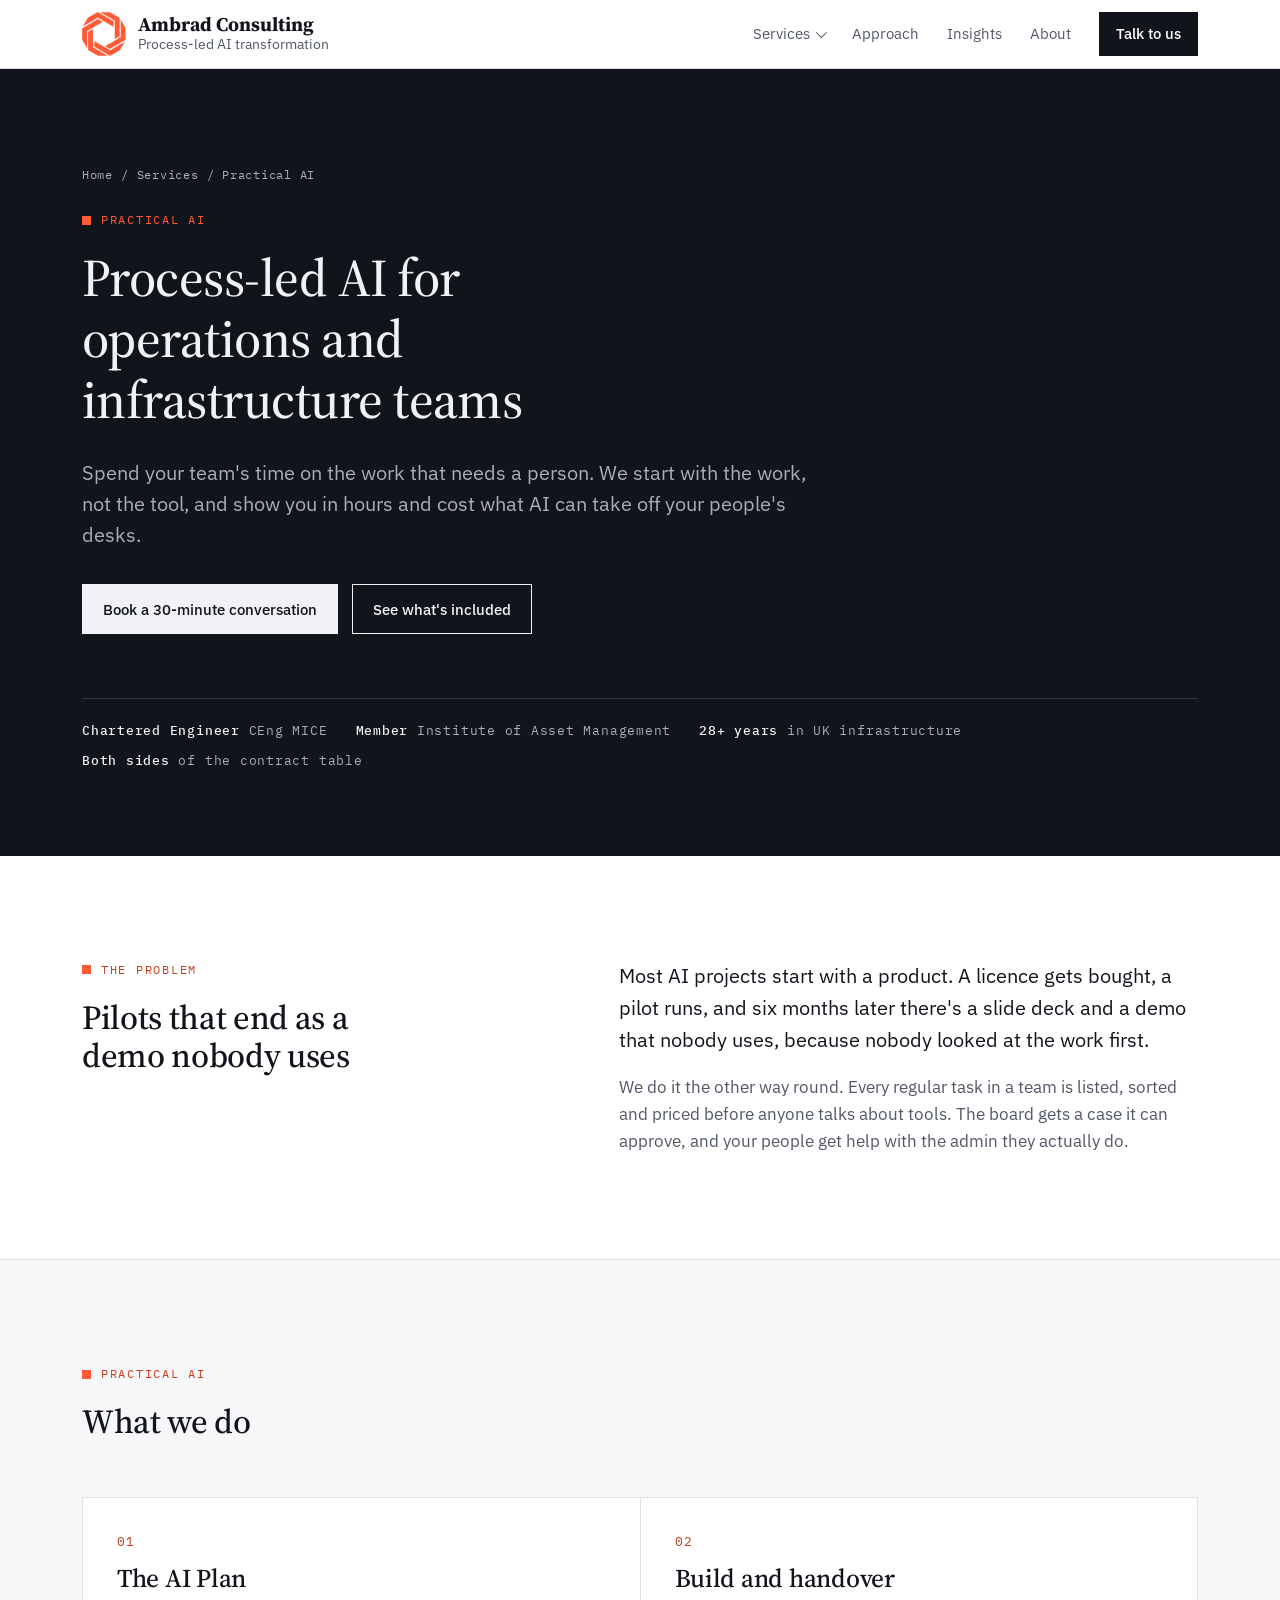
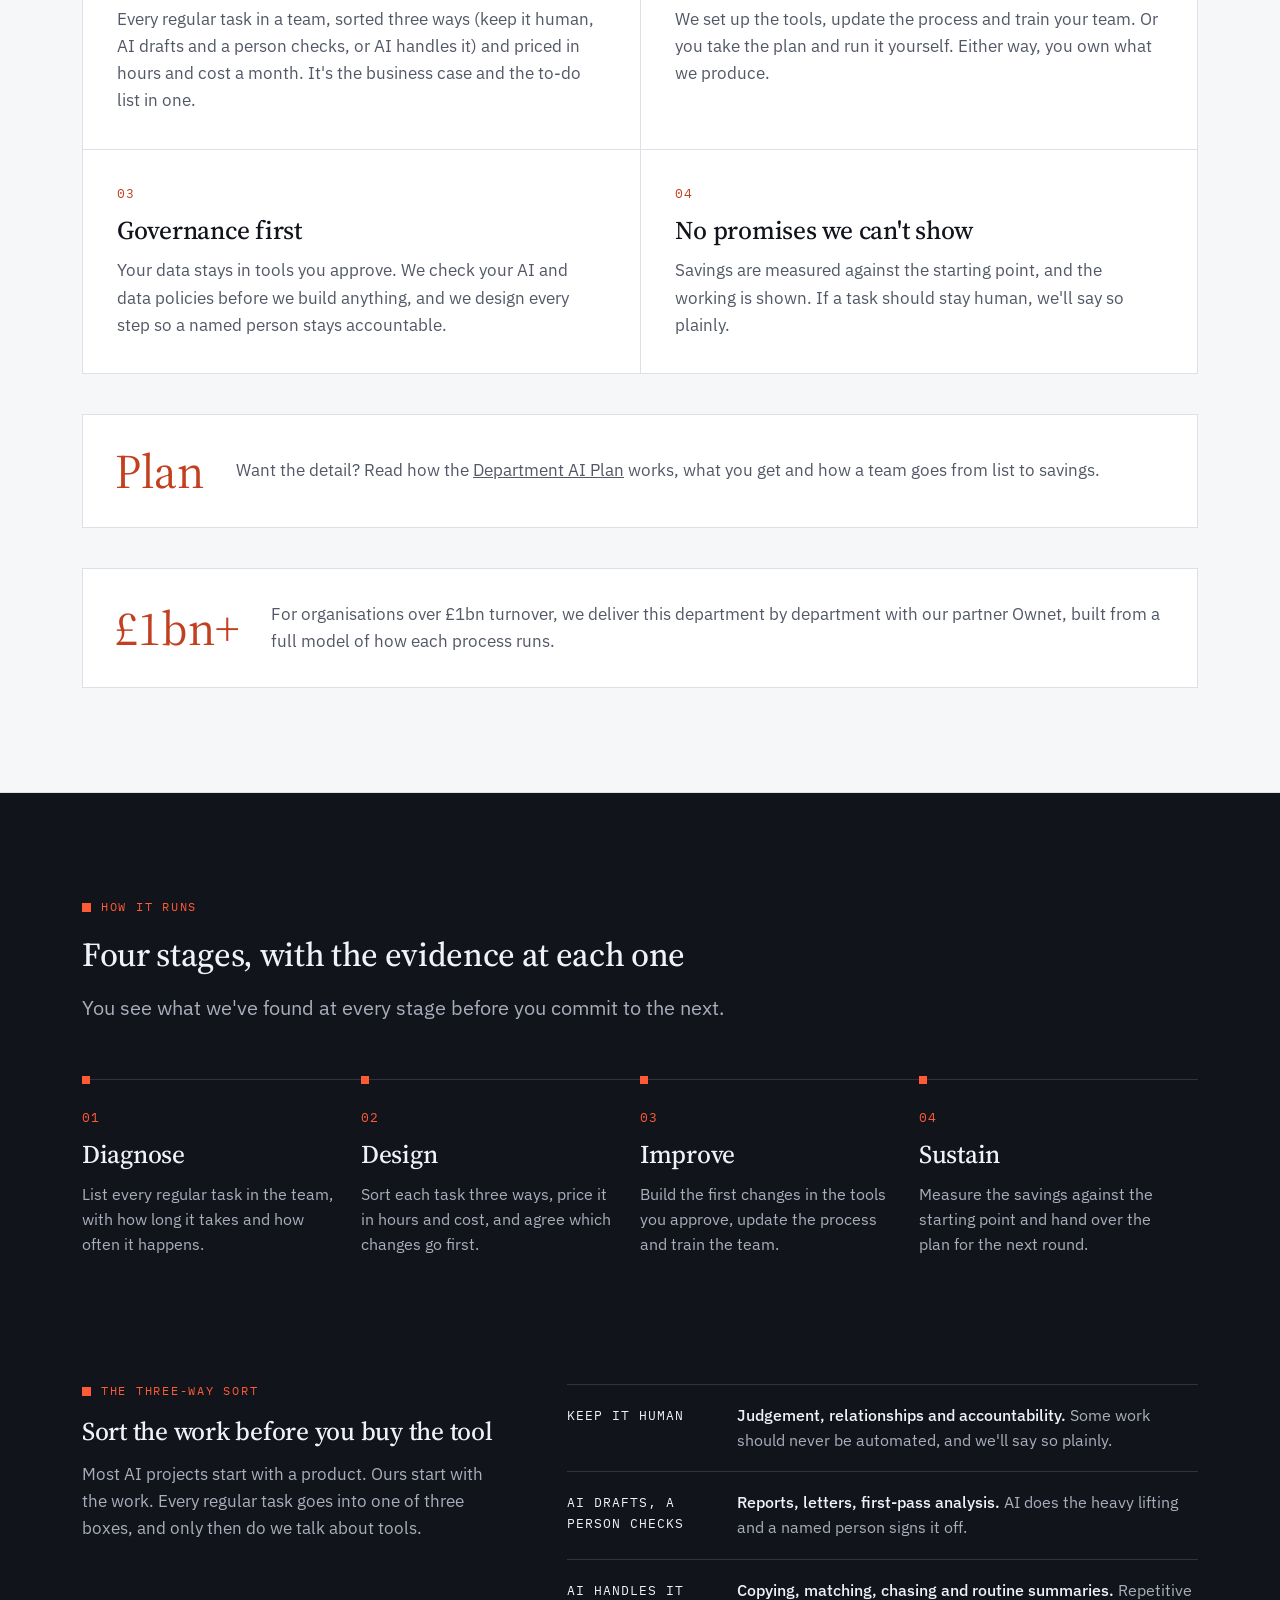
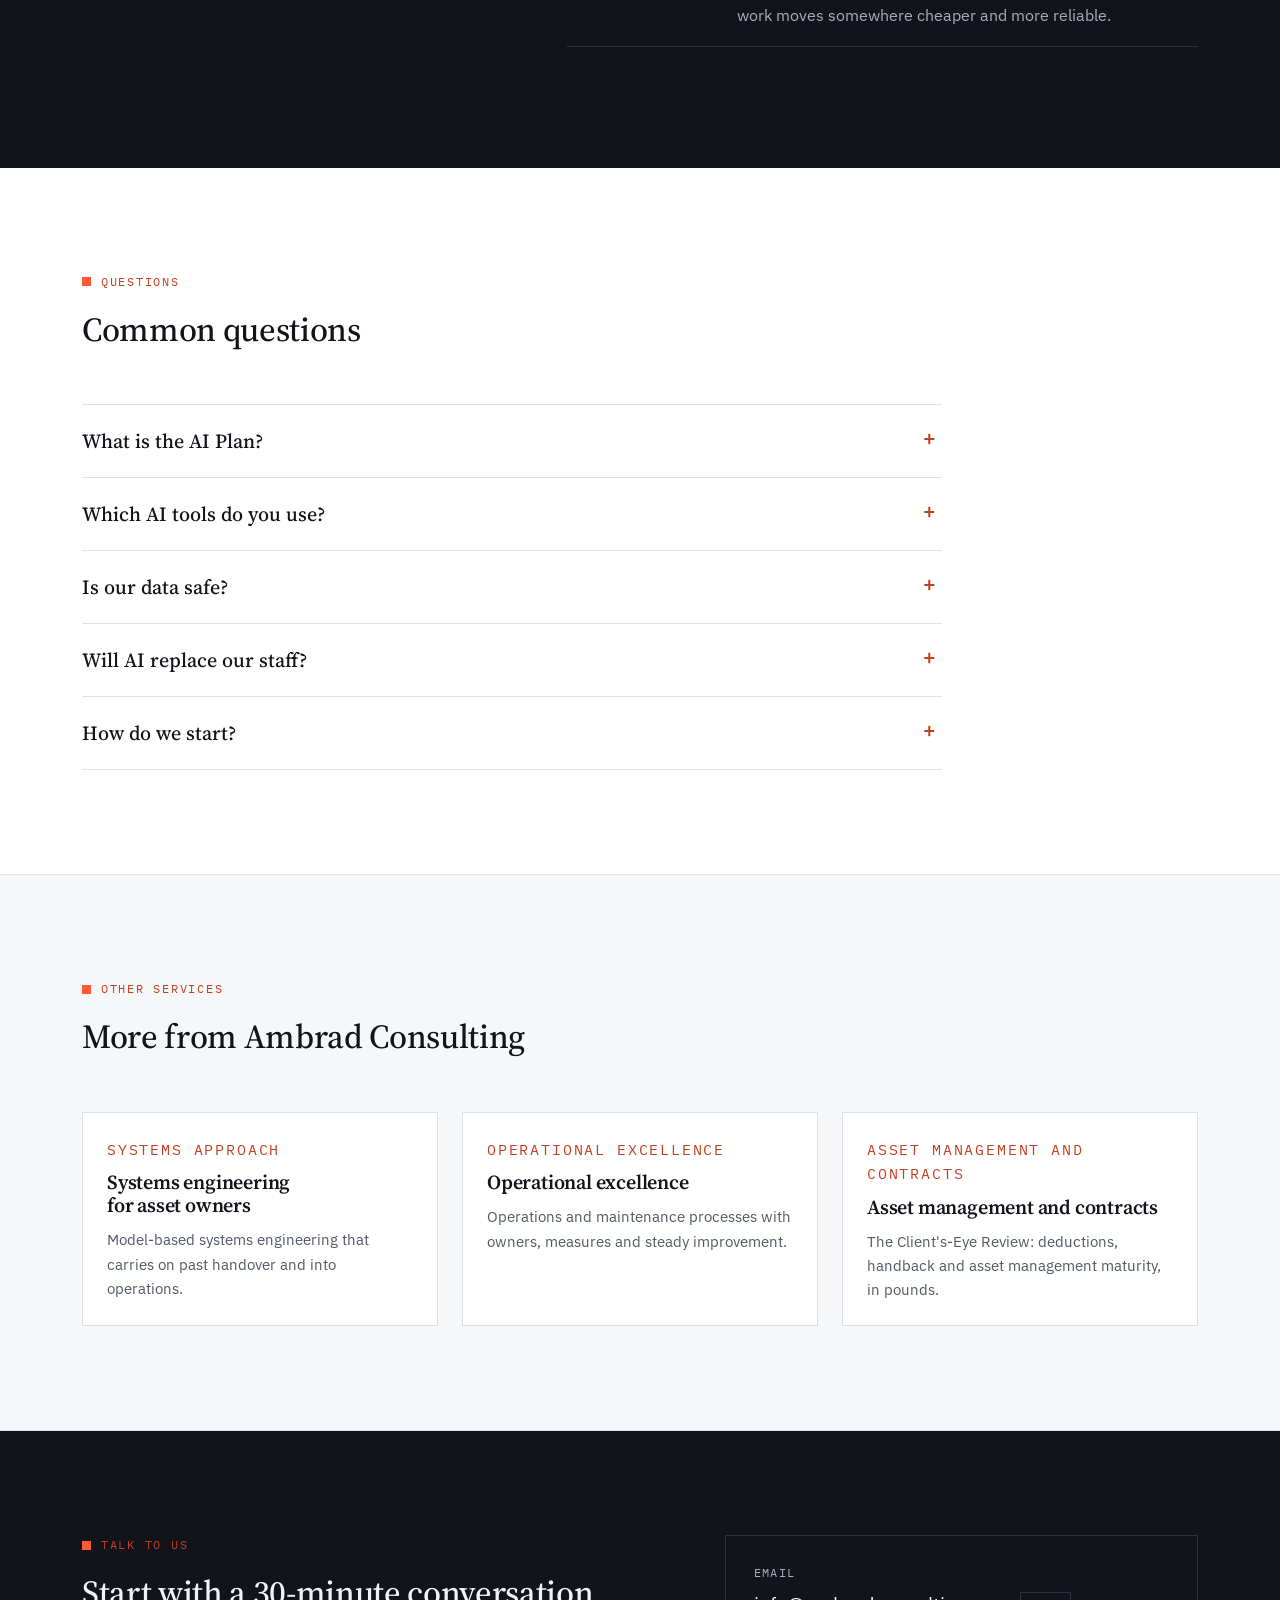
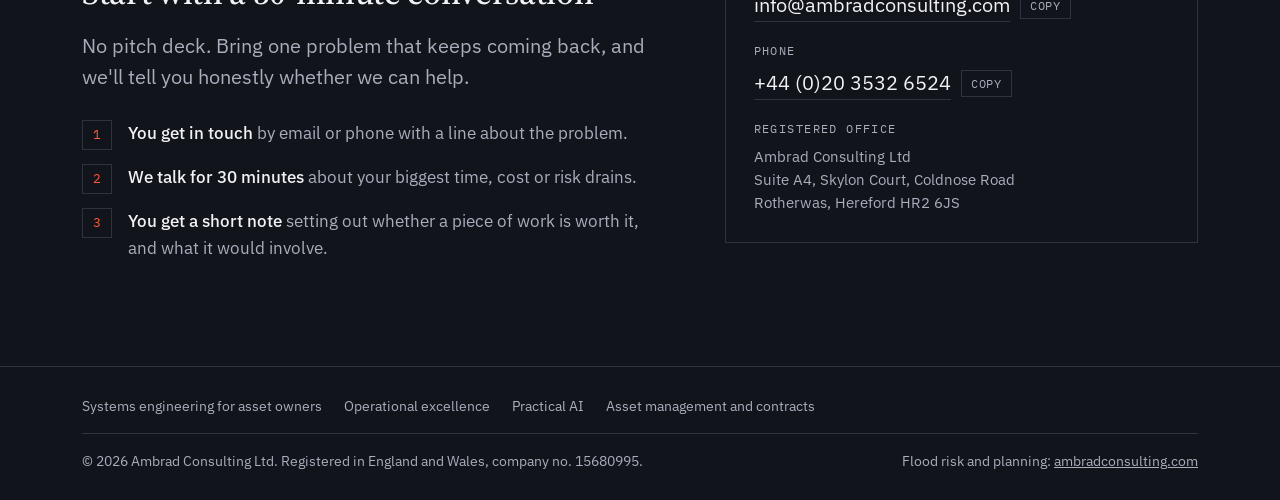
==== ai-consultancy.html @ e2950681 "Make ambradconsulting.uk the digital and AI transformation site Home page is the consultancy site th" ====
<!doctype html>
<html lang="en-GB">
<head>
<meta charset="utf-8">
<meta name="viewport" content="width=device-width, initial-scale=1, viewport-fit=cover">
<title>Process-Led AI Consultancy for Operations Teams | Ambrad Consulting</title>
<meta name="description" content="Practical, process-led AI consultancy for infrastructure and operations teams. The AI Plan sorts every regular task three ways and prices it in hours and cost before you buy a tool.">
<link rel="canonical" href="https://www.ambradconsulting.uk/ai-consultancy.html">
<meta property="og:type" content="website">
<meta property="og:site_name" content="Ambrad Consulting">
<meta property="og:title" content="Process-Led AI Consultancy for Operations Teams | Ambrad Consulting">
<meta property="og:description" content="Practical, process-led AI consultancy for infrastructure and operations teams. The AI Plan sorts every regular task three ways and prices it in hours and cost before you buy a tool.">
<meta property="og:url" content="https://www.ambradconsulting.uk/ai-consultancy.html">
<meta property="og:locale" content="en_GB">
<meta name="theme-color" content="#12141C">
<link rel="icon" type="image/png" href="assets/favicon.png">
<link rel="apple-touch-icon" href="assets/ambrad-mark.png">
<link rel="preconnect" href="https://fonts.googleapis.com">
<link rel="preconnect" href="https://fonts.gstatic.com" crossorigin>
<link rel="stylesheet" href="https://fonts.googleapis.com/css2?family=IBM+Plex+Mono:wght@400;500&family=IBM+Plex+Sans:ital,wght@0,400;0,500;0,600;1,400&family=Source+Serif+4:opsz,wght@8..60,400;8..60,500;8..60,600;8..60,700&display=swap">
<link rel="stylesheet" href="assets/site.css">
<script type="application/ld+json">{"@context": "https://schema.org", "@graph": [{"@type": "Service", "@id": "https://www.ambradconsulting.uk/ai-consultancy.html#service", "name": "Practical AI", "serviceType": "AI consultancy", "description": "Practical, process-led AI consultancy for infrastructure and operations teams. The AI Plan sorts every regular task three ways and prices it in hours and cost before you buy a tool.", "url": "https://www.ambradconsulting.uk/ai-consultancy.html", "areaServed": {"@type": "Country", "name": "United Kingdom"}, "provider": {"@type": "ProfessionalService", "@id": "https://www.ambradconsulting.uk/#org", "name": "Ambrad Consulting", "legalName": "Ambrad Consulting Ltd", "url": "https://www.ambradconsulting.uk/", "telephone": "+44 20 3532 6524", "email": "info@ambradconsulting.com"}}, {"@type": "WebPage", "@id": "https://www.ambradconsulting.uk/ai-consultancy.html", "url": "https://www.ambradconsulting.uk/ai-consultancy.html", "name": "Process-Led AI Consultancy for Operations Teams | Ambrad Consulting", "description": "Practical, process-led AI consultancy for infrastructure and operations teams. The AI Plan sorts every regular task three ways and prices it in hours and cost before you buy a tool.", "inLanguage": "en-GB", "isPartOf": {"@type": "WebSite", "url": "https://www.ambradconsulting.uk/", "name": "Ambrad Consulting"}, "about": {"@id": "https://www.ambradconsulting.uk/ai-consultancy.html#service"}}, {"@type": "BreadcrumbList", "itemListElement": [{"@type": "ListItem", "position": 1, "name": "Home", "item": "https://www.ambradconsulting.uk/"}, {"@type": "ListItem", "position": 2, "name": "Services", "item": "https://www.ambradconsulting.uk/#services"}, {"@type": "ListItem", "position": 3, "name": "Practical AI", "item": "https://www.ambradconsulting.uk/ai-consultancy.html"}]}, {"@type": "FAQPage", "mainEntity": [{"@type": "Question", "name": "What is the AI Plan?", "acceptedAnswer": {"@type": "Answer", "text": "A short, practical document that lists every regular task in a team, sorts each one into keep it human, AI drafts and a person checks, or AI handles it, and prices the time and cost involved. It tells you what to automate first and what to leave alone."}}, {"@type": "Question", "name": "Which AI tools do you use?", "acceptedAnswer": {"@type": "Answer", "text": "Whichever ones your organisation approves. We start with the tools you already pay for, and only suggest new ones where the plan shows a clear return."}}, {"@type": "Question", "name": "Is our data safe?", "acceptedAnswer": {"@type": "Answer", "text": "We check your AI and data policies before we build anything, and your data stays in the tools you approve. Where a task involves sensitive data, the plan says so and the design reflects it."}}, {"@type": "Question", "name": "Will AI replace our staff?", "acceptedAnswer": {"@type": "Answer", "text": "That isn't the aim. The aim is to take copying, chasing and routine admin off skilled people so they can do the work that needs them. Some work should never be automated, and the plan says which."}}, {"@type": "Question", "name": "How do we start?", "acceptedAnswer": {"@type": "Answer", "text": "Book a 30-minute conversation and tell us which team spends the most time on admin. We'll tell you whether an AI Plan is worth it."}}]}]}</script>
</head>
<body>
<header class="site-header">
  <div class="wrap">
    <a class="brand" href="index.html" aria-label="Ambrad Consulting, home"><img class="brand-mark" src="assets/ambrad-mark.png" width="40" height="40" alt=""><span><span class="brand-name">Ambrad Consulting</span><span class="brand-sub">Process-led AI transformation</span></span></a>
    
    <nav class="nav" aria-label="Main">
      <details class="dd"><summary>Services</summary><div class="dd-panel"><a href="systems-engineering.html">Systems engineering</a><a href="operational-excellence.html">Operational excellence</a><a href="ai-consultancy.html" aria-current="page">Practical AI</a><a href="asset-management.html">Asset management and contracts</a></div></details>
      <a href="index.html#approach">Approach</a>
      <a href="index.html#insights">Insights</a>
      <a href="index.html#about">About</a>
      <a class="btn" href="#contact">Talk to us</a>
    </nav>
    <details class="menu">
      <summary>Menu</summary>
      <div class="menu-panel">
        <span class="menu-label">Services</span>
        <a class="sub" href="systems-engineering.html">Systems engineering</a><a class="sub" href="operational-excellence.html">Operational excellence</a><a class="sub" href="ai-consultancy.html">Practical AI</a><a class="sub" href="asset-management.html">Asset management and contracts</a>
        <a href="index.html#approach">Approach</a>
        <a href="index.html#insights">Insights</a>
        <a href="index.html#about">About</a>
        <a href="#contact">Talk to us</a>
      </div>
    </details>
  </div>
</header>

<main id="top">
  <section class="hero band page-hero" aria-labelledby="hero-title">
    <div class="wrap">
      <nav class="crumbs" aria-label="Breadcrumb"><a href="index.html">Home</a><span aria-hidden="true">/</span><a href="index.html#services">Services</a><span aria-hidden="true">/</span><span aria-current="page">Practical AI</span></nav>
      <p class="eyebrow">Practical AI</p>
      <h1 id="hero-title">Process-led AI for operations and infrastructure teams</h1>
      <p class="lede">Spend your team&#x27;s time on the work that needs a person. We start with the work, not the tool, and show you in hours and cost what AI can take off your people&#x27;s desks.</p>
      <div class="hero-actions">
        <a class="btn" href="#contact">Book a 30-minute conversation</a>
        <a class="btn ghost" href="#offer">See what's included</a>
      </div>
      <div class="hero-meta"><span><b>Chartered Engineer</b> CEng MICE</span><span><b>Member</b> Institute of Asset Management</span><span><b>28+ years</b> in UK infrastructure</span><span><b>Both sides</b> of the contract table</span></div>
    </div>
  </section>

  <section aria-labelledby="problem-title">
    <div class="wrap intro">
      <div>
        <p class="eyebrow">The problem</p>
        <h2 id="problem-title" style="margin-top:18px">Pilots that end as a demo nobody uses</h2>
      </div>
      <div class="intro-body"><p>Most AI projects start with a product. A licence gets bought, a pilot runs, and six months later there&#x27;s a slide deck and a demo that nobody uses, because nobody looked at the work first.</p><p>We do it the other way round. Every regular task in a team is listed, sorted and priced before anyone talks about tools. The board gets a case it can approve, and your people get help with the admin they actually do.</p></div>
    </div>
  </section>

  <section class="services" id="offer" aria-labelledby="offer-title">
    <div class="wrap">
      <div class="section-head">
        <p class="eyebrow">Practical AI</p>
        <h2 id="offer-title">What we do</h2>
      </div>
      <div class="offer-grid"><article class="offer"><p class="num">01</p><h3>The AI Plan</h3><p>Every regular task in a team, sorted three ways (keep it human, AI drafts and a person checks, or AI handles it) and priced in hours and cost a month. It&#x27;s the business case and the to-do list in one.</p></article><article class="offer"><p class="num">02</p><h3>Build and handover</h3><p>We set up the tools, update the process and train your team. Or you take the plan and run it yourself. Either way, you own what we produce.</p></article><article class="offer"><p class="num">03</p><h3>Governance first</h3><p>Your data stays in tools you approve. We check your AI and data policies before we build anything, and we design every step so a named person stays accountable.</p></article><article class="offer"><p class="num">04</p><h3>No promises we can&#x27;t show</h3><p>Savings are measured against the starting point, and the working is shown. If a task should stay human, we&#x27;ll say so plainly.</p></article></div>
      <div class="callout"><p class="figure">Plan</p><div><p>Want the detail? Read how the <a href="department-ai-plan.html">Department AI Plan</a> works, what you get and how a team goes from list to savings.</p></div></div><div class="callout"><p class="figure">£1bn+</p><div><p>For organisations over £1bn turnover, we deliver this department by department with our partner Ownet, built from a full model of how each process runs.</p></div></div>
    </div>
  </section>

  <section class="method band" aria-labelledby="how-title">
    <div class="wrap">
      <div class="section-head">
        <p class="eyebrow">How it runs</p>
        <h2 id="how-title">Four stages, with the evidence at each one</h2>
        <p class="lede">You see what we've found at every stage before you commit to the next.</p>
      </div>
      <div class="stages"><div class="stage"><h3>Diagnose</h3><p>List every regular task in the team, with how long it takes and how often it happens.</p></div><div class="stage"><h3>Design</h3><p>Sort each task three ways, price it in hours and cost, and agree which changes go first.</p></div><div class="stage"><h3>Improve</h3><p>Build the first changes in the tools you approve, update the process and train the team.</p></div><div class="stage"><h3>Sustain</h3><p>Measure the savings against the starting point and hand over the plan for the next round.</p></div></div>
      <div class="sort-wrap"><div class="sort">
        <div>
          <p class="eyebrow">The three-way sort</p>
          <h3 style="margin-top:16px">Sort the work before you buy the tool</h3>
          <p>Most AI projects start with a product. Ours start with the work. Every regular task goes into one of three boxes, and only then do we talk about tools.</p>
        </div>
        <dl class="sort-table">
          <div class="sort-row"><dt>Keep it human</dt><dd><b>Judgement, relationships and accountability.</b> Some work should never be automated, and we'll say so plainly.</dd></div>
          <div class="sort-row"><dt>AI drafts, a person checks</dt><dd><b>Reports, letters, first-pass analysis.</b> AI does the heavy lifting and a named person signs it off.</dd></div>
          <div class="sort-row"><dt>AI handles it</dt><dd><b>Copying, matching, chasing and routine summaries.</b> Repetitive work moves somewhere cheaper and more reliable.</dd></div>
        </dl>
      </div></div>
    </div>
  </section>

  <section aria-labelledby="faq-title">
    <div class="wrap">
      <div class="section-head">
        <p class="eyebrow">Questions</p>
        <h2 id="faq-title">Common questions</h2>
      </div>
      <div class="faq"><details><summary>What is the AI Plan?</summary><p>A short, practical document that lists every regular task in a team, sorts each one into keep it human, AI drafts and a person checks, or AI handles it, and prices the time and cost involved. It tells you what to automate first and what to leave alone.</p></details><details><summary>Which AI tools do you use?</summary><p>Whichever ones your organisation approves. We start with the tools you already pay for, and only suggest new ones where the plan shows a clear return.</p></details><details><summary>Is our data safe?</summary><p>We check your AI and data policies before we build anything, and your data stays in the tools you approve. Where a task involves sensitive data, the plan says so and the design reflects it.</p></details><details><summary>Will AI replace our staff?</summary><p>That isn&#x27;t the aim. The aim is to take copying, chasing and routine admin off skilled people so they can do the work that needs them. Some work should never be automated, and the plan says which.</p></details><details><summary>How do we start?</summary><p>Book a 30-minute conversation and tell us which team spends the most time on admin. We&#x27;ll tell you whether an AI Plan is worth it.</p></details></div>
    </div>
  </section>

  <section class="services" aria-labelledby="rel-title">
    <div class="wrap">
      <div class="section-head">
        <p class="eyebrow">Other services</p>
        <h2 id="rel-title">More from Ambrad Consulting</h2>
      </div>
      <div class="related"><a class="rel" href="systems-engineering.html"><p class="svc-tag">Systems approach</p><h3>Systems engineering for asset owners</h3><p>Model-based systems engineering that carries on past handover and into operations.</p></a><a class="rel" href="operational-excellence.html"><p class="svc-tag">Operational excellence</p><h3>Operational excellence</h3><p>Operations and maintenance processes with owners, measures and steady improvement.</p></a><a class="rel" href="asset-management.html"><p class="svc-tag">Asset management and contracts</p><h3>Asset management and contracts</h3><p>The Client&#x27;s-Eye Review: deductions, handback and asset management maturity, in pounds.</p></a></div>
    </div>
  </section>

  <section class="contact" id="contact" aria-labelledby="contact-title">
    <div class="wrap contact-grid">
      <div>
        <p class="eyebrow">Talk to us</p>
        <h2 id="contact-title" style="margin-top:18px">Start with a 30-minute conversation</h2>
        <p class="lede">No pitch deck. Bring one problem that keeps coming back, and we'll tell you honestly whether we can help.</p>
        <ol class="steps">
          <li><span><b>You get in touch</b> by email or phone with a line about the problem.</span></li>
          <li><span><b>We talk for 30 minutes</b> about your biggest time, cost or risk drains.</span></li>
          <li><span><b>You get a short note</b> setting out whether a piece of work is worth it, and what it would involve.</span></li>
        </ol>
      </div>
      <div class="contact-card">
        <div class="c-row">
          <span class="lbl">Email</span>
          <span class="c-val"><a href="mailto:info@ambradconsulting.com" id="c-email">info@ambradconsulting.com</a><button class="copy" type="button" data-copy="info@ambradconsulting.com">Copy</button></span>
        </div>
        <div class="c-row">
          <span class="lbl">Phone</span>
          <span class="c-val"><a href="tel:+442035326524" id="c-phone">+44 (0)20 3532 6524</a><button class="copy" type="button" data-copy="+44 20 3532 6524">Copy</button></span>
        </div>
        <div class="c-row">
          <span class="lbl">Registered office</span>
          <p class="addr">Ambrad Consulting Ltd<br>Suite A4, Skylon Court, Coldnose Road<br>Rotherwas, Hereford HR2 6JS</p>
        </div>
      </div>
    </div>
  </section>
</main>

<footer class="site-footer">
  <div class="wrap">
    <nav class="foot-nav" aria-label="Services"><a href="systems-engineering.html">Systems engineering for asset owners</a><a href="operational-excellence.html">Operational excellence</a><a href="ai-consultancy.html">Practical AI</a><a href="asset-management.html">Asset management and contracts</a></nav>
    <span>© <span id="yr">2026</span> Ambrad Consulting Ltd. Registered in England and Wales, company no. 15680995.</span>
    <span>Flood risk and planning: <a href="https://www.ambradconsulting.com/">ambradconsulting.com</a></span>
  </div>
</footer>

<script>
(function(){
  var y=document.getElementById('yr'); if(y){y.textContent=new Date().getFullYear();}
  document.querySelectorAll('.copy').forEach(function(b){
    b.addEventListener('click',function(){
      var t=b.getAttribute('data-copy'), done=function(){b.textContent='Copied';setTimeout(function(){b.textContent='Copy';},1600);};
      try{ navigator.clipboard.writeText(t).then(done,function(){sel(b);}); }catch(e){ sel(b); }
    });
  });
  function sel(b){var a=b.previousElementSibling;if(!a)return;var r=document.createRange();r.selectNodeContents(a);var s=window.getSelection();s.removeAllRanges();s.addRange(r);b.textContent='Selected';}
  document.querySelectorAll('.menu-panel a').forEach(function(a){a.addEventListener('click',function(){var d=a.closest('details');if(d)d.open=false;});});

  document.querySelectorAll('.dd').forEach(function(d){
    document.addEventListener('click',function(e){ if(d.open && !d.contains(e.target)) d.open=false; });
    document.addEventListener('keydown',function(e){ if(e.key==='Escape' && d.open){ d.open=false; d.querySelector('summary').focus(); } });
  });
})();
</script>
</body>
</html>
---- assets/site.css ----
:root{padding-top:env(safe-area-inset-top,0px);padding-bottom:env(safe-area-inset-bottom,0px)}body{margin:0}img{max-width:100%}[hidden]{display:none!important}
/* Layout: left-aligned consultancy grid. Light reading surfaces, ink bands for the thesis and the method, coral only on the connections. */
:root{
  --ink:#12141C;        /* brand ink, from the Ambrad graphic design work */
  --graphite:#2A2E3A;
  --steel:#5C6272;
  --mist:#F1F2F5;
  --line:#DDE0E7;
  --coral:#FF5A36;      /* brand accent: used for connections only */
  --coral-text:#C2401F; /* coral dark enough for small text on light */
  --bg:#FFFFFF;
  --surface:#F6F7F9;
  --fg:#12141C;
  --muted:#525866;
  --band:#12141C;       /* dark bands stay dark in both themes */
  --band-fg:#F1F2F5;
  --band-muted:#A9AEBB;
  --band-line:#2F3340;
  --font-display:"Source Serif 4", "Iowan Old Style", Georgia, "Times New Roman", serif;
  --font-body:"IBM Plex Sans", "Segoe UI", Roboto, Helvetica, Arial, sans-serif;
  --font-mono:"IBM Plex Mono", ui-monospace, "SFMono-Regular", Menlo, Consolas, monospace;
  --step--1:0.875rem; --step-0:1.0625rem; --step-1:1.25rem; --step-2:1.6rem; --step-3:2.1rem; --step-4:clamp(2.3rem, 5vw, 3.6rem);
  --wrap:1180px;
}
@media (prefers-color-scheme: dark){
  :root:not([data-theme="light"]){
    --bg:#15171E; --surface:#1C1F28; --fg:#EEF0F4; --muted:#A9AEBB; --line:#2F3340;
    --coral-text:#FF7A5C; --mist:#1C1F28;
    --band:#0D0F14; --band-fg:#EEF0F4; --band-muted:#A9AEBB; --band-line:#2A2E3A;
    color-scheme:dark;
  }
}
:root[data-theme="dark"]{
  --bg:#15171E; --surface:#1C1F28; --fg:#EEF0F4; --muted:#A9AEBB; --line:#2F3340;
  --coral-text:#FF7A5C; --mist:#1C1F28;
  --band:#0D0F14; --band-fg:#EEF0F4; --band-muted:#A9AEBB; --band-line:#2A2E3A;
  color-scheme:dark;
}
*{box-sizing:border-box}
html{scroll-behavior:smooth;scroll-padding-top:84px}
@media (prefers-reduced-motion: reduce){html{scroll-behavior:auto}}
body{background:var(--bg);color:var(--fg);font-family:var(--font-body);font-size:var(--step-0);line-height:1.6;-webkit-font-smoothing:antialiased}
body::before{content:"";position:fixed;inset:0 0 auto;height:env(safe-area-inset-top,0px);z-index:30;background:var(--bg)}
a{color:inherit}
a:focus-visible,button:focus-visible,summary:focus-visible{outline:2px solid var(--coral);outline-offset:3px;border-radius:2px}
h1,h2,h3{font-family:var(--font-display);font-weight:500;line-height:1.15;text-wrap:balance;margin:0;letter-spacing:-0.01em}
p{margin:0}
.wrap{max-width:var(--wrap);margin:0 auto;padding-left:max(16px, env(safe-area-inset-left,0px));padding-right:max(16px, env(safe-area-inset-right,0px))}
@media (min-width:720px){.wrap{padding-left:max(32px, env(safe-area-inset-left,0px));padding-right:max(32px, env(safe-area-inset-right,0px))}}
.eyebrow{font-family:var(--font-mono);font-size:0.78rem;letter-spacing:0.14em;text-transform:uppercase;color:var(--coral-text);display:flex;align-items:center;gap:10px}
.eyebrow::before{content:"";width:9px;height:9px;background:var(--coral);flex:none}
.band .eyebrow{color:var(--coral)}
.lede{font-size:var(--step-1);color:var(--muted);max-width:62ch;line-height:1.55}
section{padding-block:clamp(56px, 9vw, 104px)}
.section-head{display:grid;gap:18px;max-width:780px;margin-bottom:clamp(32px,5vw,56px)}
.section-head h2{font-size:var(--step-3)}

/* Header */
.site-header{position:sticky;top:env(safe-area-inset-top,0px);z-index:20;background:var(--bg);border-bottom:1px solid var(--line)}
.site-header .wrap{display:flex;align-items:center;justify-content:space-between;gap:20px;min-height:68px}
.brand{display:flex;align-items:center;gap:12px;text-decoration:none}
.brand svg,.brand-mark{flex:none}
.brand-mark{width:40px;height:40px;display:block}
.brand-name{display:block;font-family:var(--font-display);font-weight:700;letter-spacing:0;font-size:1.22rem;line-height:1.15;color:var(--fg)}
.brand-sub{display:block;font-family:var(--font-body);font-size:0.86rem;letter-spacing:0;color:var(--muted);font-weight:400;line-height:1.3}
.brand-mark{width:44px;height:44px}
@media (max-width:380px){.brand-name{font-size:1.05rem}.brand-sub{font-size:0.78rem}.brand-mark{width:38px;height:38px}}
.nav{display:flex;align-items:center;gap:28px}
.nav a{text-decoration:none;font-size:0.94rem;color:var(--muted)}
.nav a:hover{color:var(--fg)}
.btn{display:inline-flex;align-items:center;gap:10px;padding:12px 20px;font-family:var(--font-body);font-weight:500;font-size:0.95rem;text-decoration:none;border:1px solid var(--fg);background:var(--fg);color:var(--bg);cursor:pointer;transition:background .2s,color .2s}
.btn:hover{background:transparent;color:var(--fg)}
.btn.ghost{background:transparent;color:var(--fg)}
.btn.ghost:hover{background:var(--fg);color:var(--bg)}
.band .btn{border-color:var(--band-fg);background:var(--band-fg);color:var(--band)}
.band .btn:hover{background:transparent;color:var(--band-fg)}
.band .btn.ghost{background:transparent;color:var(--band-fg)}
.band .btn.ghost:hover{background:var(--band-fg);color:var(--band)}
.nav .btn{color:var(--bg);padding:9px 16px}
.nav .btn:hover{color:var(--fg)}
.menu{display:none;position:relative}
.menu summary{list-style:none;cursor:pointer;font-size:0.94rem;padding:8px 12px;border:1px solid var(--line)}
.menu summary::-webkit-details-marker{display:none}
.menu-panel{position:absolute;right:0;top:calc(100% + 8px);background:var(--bg);border:1px solid var(--line);display:grid;min-width:200px;padding:8px}
.menu-panel a{padding:10px 12px;text-decoration:none}
@media (max-width:900px){.nav{display:none}.menu{display:block}}

/* Hero */
.hero{background:var(--band);color:var(--band-fg);padding-block:clamp(56px,8vw,96px) clamp(48px,7vw,84px);overflow:hidden}
.hero-grid{display:grid;grid-template-columns:minmax(0,1.15fr) minmax(0,0.85fr);gap:48px;align-items:center}
.hero h1{font-size:var(--step-4);margin-top:22px;max-width:17ch}
.hero h1 span{color:var(--coral)}
.hero .lede{color:var(--band-muted);margin-top:26px}
.hero-actions{display:flex;flex-wrap:wrap;gap:14px;margin-top:34px}
.hero-net{width:100%;max-width:520px;justify-self:end}
.hero-net svg{width:100%;height:auto;display:block}
.hero-meta{display:flex;flex-wrap:wrap;gap:10px 28px;margin-top:clamp(40px,6vw,64px);padding-top:22px;border-top:1px solid var(--band-line);font-family:var(--font-mono);font-size:0.8rem;letter-spacing:0.06em;color:var(--band-muted)}
.hero-meta b{color:var(--band-fg);font-weight:500}
@media (max-width:860px){.hero-grid{grid-template-columns:1fr}.hero-net{justify-self:start;max-width:420px}}
.net-line{stroke:#5C6272;stroke-width:1.4;opacity:.6}
.net-hot{stroke:#FF5A36;stroke-width:3;stroke-dasharray:240;stroke-dashoffset:0}
@media (prefers-reduced-motion: no-preference){
  .net-hot{animation:trace 2.6s ease-out both}
  .net-ring{animation:pulse 3.2s ease-in-out 1.2s infinite}
}
@keyframes trace{from{stroke-dashoffset:240}to{stroke-dashoffset:0}}
@keyframes pulse{0%,100%{opacity:.18}50%{opacity:.5}}

/* Intro statement */
.intro{display:grid;grid-template-columns:minmax(0,0.9fr) minmax(0,1.1fr);gap:clamp(28px,5vw,72px);align-items:start}
.intro h2{font-size:var(--step-3)}
.intro-body{display:grid;gap:18px;color:var(--muted);max-width:62ch}
.intro-body p:first-child{color:var(--fg);font-size:var(--step-1)}
@media (max-width:820px){.intro{grid-template-columns:1fr}}

/* Services */
.services{background:var(--surface);border-block:1px solid var(--line)}
.svc-grid{display:grid;grid-template-columns:repeat(2,minmax(0,1fr));gap:0;border-top:1px solid var(--line);border-left:1px solid var(--line)}
.svc{padding:clamp(26px,3.5vw,40px);border-right:1px solid var(--line);border-bottom:1px solid var(--line);background:var(--bg);display:grid;gap:16px;align-content:start;min-width:0}
.svc-tag{font-family:var(--font-mono);font-size:0.74rem;letter-spacing:0.12em;text-transform:uppercase;color:var(--muted)}
.svc h3{font-size:var(--step-2)}
.svc .promise{font-family:var(--font-display);font-style:italic;font-size:var(--step-1);color:var(--coral-text);line-height:1.4}
.svc ul{margin:4px 0 0;padding:0;list-style:none;display:grid;gap:10px}
.svc li{position:relative;padding-left:22px;color:var(--muted);font-size:0.98rem}
.svc li::before{content:"";position:absolute;left:0;top:0.72em;width:10px;height:1.5px;background:var(--coral)}
.svc li b{color:var(--fg);font-weight:600}
.svc .note{font-size:0.9rem;color:var(--muted);border-top:1px solid var(--line);padding-top:14px;margin-top:4px}
@media (max-width:820px){.svc-grid{grid-template-columns:1fr}}

/* Method */
.method{background:var(--band);color:var(--band-fg)}
.method .section-head h2{color:var(--band-fg)}
.method .lede{color:var(--band-muted)}
.stages{display:grid;grid-template-columns:repeat(4,minmax(0,1fr));gap:0;counter-reset:stage}
.stage{padding:28px 26px 30px 0;border-top:1px solid var(--band-line);position:relative;display:grid;gap:12px;align-content:start;min-width:0}
.stage::before{counter-increment:stage;content:"0" counter(stage);font-family:var(--font-mono);font-size:0.8rem;color:var(--coral);letter-spacing:0.1em}
.stage::after{content:"";position:absolute;top:-4px;left:0;width:8px;height:8px;background:var(--coral)}
.stage h3{font-size:var(--step-2);color:var(--band-fg)}
.stage p{color:var(--band-muted);font-size:0.98rem}
@media (max-width:900px){.stages{grid-template-columns:repeat(2,minmax(0,1fr))}}
@media (max-width:520px){.stages{grid-template-columns:1fr}}
.sort{margin-top:clamp(48px,7vw,80px);display:grid;grid-template-columns:minmax(0,0.8fr) minmax(0,1.2fr);gap:clamp(28px,5vw,64px);align-items:start}
.sort h3{font-size:var(--step-2);color:var(--band-fg)}
.sort > div > p{color:var(--band-muted);margin-top:14px;max-width:46ch}
.sort-table{display:grid;gap:0;border-top:1px solid var(--band-line)}
.sort-row{display:grid;grid-template-columns:150px minmax(0,1fr);gap:20px;padding:18px 0;border-bottom:1px solid var(--band-line)}
.sort-row dt{font-family:var(--font-mono);font-size:0.8rem;letter-spacing:0.08em;text-transform:uppercase;color:var(--band-fg);padding-top:3px}
.sort-row dd{margin:0;color:var(--band-muted);font-size:0.98rem}
.sort-row dd b{color:var(--band-fg);font-weight:500}
@media (max-width:820px){.sort{grid-template-columns:1fr}}
@media (max-width:480px){.sort-row{grid-template-columns:1fr;gap:6px}}

/* Principles */
.principles{display:grid;grid-template-columns:repeat(4,minmax(0,1fr));gap:clamp(20px,3vw,36px)}
.principle{display:grid;gap:10px;align-content:start;min-width:0}
.principle h3{font-size:var(--step-1);font-weight:600}
.principle p{color:var(--muted);font-size:0.98rem}
.principle .q{font-family:var(--font-display);font-size:var(--step-2);line-height:1.2;color:var(--fg)}
@media (max-width:900px){.principles{grid-template-columns:repeat(2,minmax(0,1fr))}}
@media (max-width:520px){.principles{grid-template-columns:1fr}}

/* Sectors and standards */
.sectors{border-top:1px solid var(--line)}
.sector-grid{display:grid;grid-template-columns:minmax(0,0.9fr) minmax(0,1.1fr);gap:clamp(28px,5vw,72px)}
.sector-list{list-style:none;margin:0;padding:0;border-top:1px solid var(--line)}
.sector-list li{display:grid;grid-template-columns:minmax(0,1fr) auto;gap:16px;padding:16px 0;border-bottom:1px solid var(--line);align-items:baseline}
.sector-list b{font-weight:600;font-size:var(--step-1);font-family:var(--font-display)}
.sector-list span{color:var(--muted);font-size:0.92rem;text-align:right}
.standards{margin-top:28px;display:flex;flex-wrap:wrap;gap:8px}
.standards span{font-family:var(--font-mono);font-size:0.8rem;padding:6px 10px;border:1px solid var(--line);color:var(--fg);background:var(--surface)}
@media (max-width:820px){.sector-grid{grid-template-columns:1fr}.sector-list li{grid-template-columns:1fr}.sector-list span{text-align:left}}

/* Insights */
.insights{background:var(--surface);border-block:1px solid var(--line)}
.ins-grid{display:grid;grid-template-columns:repeat(3,minmax(0,1fr));gap:clamp(20px,3vw,32px)}
.ins{background:var(--bg);border:1px solid var(--line);padding:28px;display:grid;gap:14px;align-content:start;min-width:0}
.ins .figure{font-family:var(--font-display);font-size:2.6rem;line-height:1;color:var(--coral-text);font-variant-numeric:tabular-nums}
.ins h3{font-size:var(--step-1);font-weight:600;font-family:var(--font-body);letter-spacing:0}
.ins p{color:var(--muted);font-size:0.97rem}
.ins .src{font-family:var(--font-mono);font-size:0.74rem;color:var(--muted);border-top:1px solid var(--line);padding-top:12px;letter-spacing:0.02em}
@media (max-width:900px){.ins-grid{grid-template-columns:1fr}}

/* About */
.about-grid{display:grid;grid-template-columns:minmax(0,0.75fr) minmax(0,1.25fr);gap:clamp(28px,5vw,72px);align-items:start}
.card-id{border:1px solid var(--line);padding:28px;display:grid;gap:18px;background:var(--surface)}
.monogram{width:72px;height:72px;background:var(--band);color:var(--band-fg);display:grid;place-items:center;font-family:var(--font-display);font-size:1.8rem}
.card-id h3{font-size:var(--step-2)}
.post{font-family:var(--font-mono);font-size:0.8rem;letter-spacing:0.06em;color:var(--muted)}
.creds{display:grid;gap:0;border-top:1px solid var(--line);font-size:0.94rem}
.creds div{display:grid;grid-template-columns:110px minmax(0,1fr);gap:12px;padding:10px 0;border-bottom:1px solid var(--line)}
.creds dt{color:var(--muted);font-family:var(--font-mono);font-size:0.76rem;letter-spacing:0.06em;text-transform:uppercase;padding-top:2px}
.creds dd{margin:0}
.about-body{display:grid;gap:18px;max-width:64ch}
.about-body p{color:var(--muted)}
.about-body p.big{font-family:var(--font-display);font-size:var(--step-2);line-height:1.3;color:var(--fg)}
.partner{margin-top:10px;padding:22px 24px;border-left:3px solid var(--coral);background:var(--surface)}
.partner h3{font-size:var(--step-1);font-family:var(--font-body);font-weight:600;letter-spacing:0}
.partner p{margin-top:8px;color:var(--muted);font-size:0.97rem}
@media (max-width:820px){.about-grid{grid-template-columns:1fr}}

/* Contact */
.contact{background:var(--band);color:var(--band-fg)}
.contact-grid{display:grid;grid-template-columns:minmax(0,1.1fr) minmax(0,0.9fr);gap:clamp(28px,5vw,72px);align-items:start}
.contact h2{font-size:var(--step-3);color:var(--band-fg)}
.contact .lede{color:var(--band-muted);margin-top:18px}
.steps{list-style:none;margin:28px 0 0;padding:0;display:grid;gap:14px;counter-reset:s}
.steps li{display:grid;grid-template-columns:34px minmax(0,1fr);gap:12px;color:var(--band-muted)}
.steps li::before{counter-increment:s;content:counter(s);font-family:var(--font-mono);font-size:0.8rem;color:var(--coral);border:1px solid var(--band-line);width:28px;height:28px;display:grid;place-items:center}
.steps b{color:var(--band-fg);font-weight:500}
.contact-card{border:1px solid var(--band-line);padding:28px;display:grid;gap:20px}
.c-row{display:grid;gap:6px}
.c-row .lbl{font-family:var(--font-mono);font-size:0.74rem;letter-spacing:0.12em;text-transform:uppercase;color:var(--band-muted)}
.c-val{display:flex;flex-wrap:wrap;align-items:center;gap:10px;font-size:var(--step-1);color:var(--band-fg)}
.c-val a{text-decoration:none;border-bottom:1px solid var(--band-line)}
.c-val a:hover{border-color:var(--coral)}
.copy{font-family:var(--font-mono);font-size:0.72rem;letter-spacing:0.08em;text-transform:uppercase;background:transparent;color:var(--band-muted);border:1px solid var(--band-line);padding:5px 9px;cursor:pointer}
.copy:hover{color:var(--band-fg);border-color:var(--band-fg)}
.addr{font-size:0.95rem;color:var(--band-muted);line-height:1.5}
@media (max-width:820px){.contact-grid{grid-template-columns:1fr}}

/* Footer */
.site-footer{background:var(--band);color:var(--band-muted);border-top:1px solid var(--band-line);padding-block:28px;font-size:0.86rem}
.site-footer .wrap{display:flex;flex-wrap:wrap;justify-content:space-between;gap:12px 28px}
.site-footer a{color:var(--band-muted)}
/* ---- Added Nov 2026: service pages ---- */
.dd{position:relative}
.dd summary{list-style:none;cursor:pointer;font-size:0.94rem;color:var(--muted);display:flex;align-items:center;gap:6px}
.dd summary::-webkit-details-marker{display:none}
.dd summary::after{content:"";width:7px;height:7px;border-right:1.5px solid currentColor;border-bottom:1.5px solid currentColor;transform:rotate(45deg) translateY(-2px)}
.dd[open] summary,.dd summary:hover{color:var(--fg)}
.dd-panel{position:absolute;left:-14px;top:calc(100% + 14px);background:var(--bg);border:1px solid var(--line);display:grid;min-width:270px;padding:8px;box-shadow:0 12px 30px rgba(18,20,28,.12)}
.dd-panel a{padding:10px 12px;color:var(--fg)!important}
.dd-panel a:hover{background:var(--surface)}
.dd-panel a[aria-current]{color:var(--coral-text)!important}
.menu-panel .menu-label{font-family:var(--font-mono);font-size:0.72rem;letter-spacing:0.12em;text-transform:uppercase;color:var(--muted);padding:10px 12px 4px}
.menu-panel .sub{padding-left:24px}
.menu-panel{max-height:calc(100vh - 100px);overflow:auto}
.svc .more{margin-top:auto;font-weight:500;font-size:0.95rem;color:var(--coral-text);text-decoration:none;display:inline-flex;gap:8px;align-items:center}
.svc .more:hover{text-decoration:underline}
.also{margin-top:clamp(20px,3vw,28px);display:grid;grid-template-columns:auto minmax(0,1fr) auto;gap:16px 28px;align-items:center;padding:22px clamp(20px,3vw,32px);border:1px solid var(--line);border-left:3px solid #0E7C86;background:var(--bg)}
.also .tag{font-family:var(--font-mono);font-size:0.74rem;letter-spacing:0.12em;text-transform:uppercase;color:var(--muted)}
.also p{color:var(--muted)}
.also b{color:var(--fg);font-weight:600}
@media (max-width:820px){.also{grid-template-columns:1fr}}
.foot-nav{display:flex;flex-wrap:wrap;gap:8px 22px;width:100%;padding-bottom:16px;margin-bottom:4px;border-bottom:1px solid var(--band-line)}
.foot-nav a{text-decoration:none}
.foot-nav a:hover{color:var(--band-fg)}
.crumbs{font-family:var(--font-mono);font-size:0.76rem;letter-spacing:0.06em;color:var(--band-muted);display:flex;flex-wrap:wrap;gap:8px}
.crumbs a{text-decoration:none;color:var(--band-muted)}
.crumbs a:hover{color:var(--band-fg)}
.page-hero h1{font-size:clamp(2.1rem,4.6vw,3.3rem);max-width:22ch;margin-top:18px}
.page-hero .eyebrow{margin-top:26px}
.offer-grid{display:grid;grid-template-columns:repeat(2,minmax(0,1fr));border-top:1px solid var(--line);border-left:1px solid var(--line)}
.offer{padding:clamp(24px,3vw,34px);border-right:1px solid var(--line);border-bottom:1px solid var(--line);background:var(--bg);display:grid;gap:12px;align-content:start;min-width:0}
.offer .num{font-family:var(--font-mono);font-size:0.8rem;color:var(--coral-text);letter-spacing:0.1em}
.offer h3{font-size:var(--step-2)}
.offer p{color:var(--muted)}
.offer-grid.odd .offer:last-child{grid-column:1/-1}
@media (max-width:820px){.offer-grid{grid-template-columns:1fr}}
.callout{margin-top:clamp(28px,4vw,40px);display:grid;grid-template-columns:auto minmax(0,1fr);gap:20px 32px;align-items:center;padding:clamp(22px,3vw,32px);border:1px solid var(--line);background:var(--bg)}
.callout .figure{font-family:var(--font-display);font-size:clamp(2.2rem,4vw,3rem);line-height:1;color:var(--coral-text)}
.callout p{color:var(--muted)}
.callout .src{font-family:var(--font-mono);font-size:0.74rem;margin-top:8px}
@media (max-width:620px){.callout{grid-template-columns:1fr}}
.case{margin-top:clamp(28px,4vw,40px);padding:clamp(22px,3vw,32px);border-left:3px solid var(--coral);background:var(--bg);border-top:1px solid var(--line);border-right:1px solid var(--line);border-bottom:1px solid var(--line);display:grid;gap:12px}
.case h3{font-size:var(--step-2)}
.case p{color:var(--muted);max-width:70ch}
.case .standards{margin-top:6px}
.faq{display:grid;border-top:1px solid var(--line);max-width:860px}
.faq details{border-bottom:1px solid var(--line)}
.faq summary{list-style:none;cursor:pointer;padding:20px 40px 20px 0;position:relative;font-family:var(--font-display);font-size:var(--step-1);font-weight:500}
.faq summary::-webkit-details-marker{display:none}
.faq summary::after{content:"+";position:absolute;right:6px;top:16px;font-family:var(--font-mono);font-size:1.3rem;color:var(--coral-text)}
.faq details[open] summary::after{content:"\2212"}
.faq details p{padding:0 0 22px;color:var(--muted);max-width:72ch}
.related{display:grid;grid-template-columns:repeat(auto-fit,minmax(220px,1fr));gap:clamp(16px,2vw,24px)}
.rel{display:grid;gap:10px;align-content:start;padding:24px;border:1px solid var(--line);background:var(--bg);text-decoration:none;transition:border-color .2s}
.rel:hover{border-color:var(--coral)}
.rel .svc-tag{color:var(--coral-text)}
.rel h3{font-size:var(--step-1);font-weight:600}
.rel p{color:var(--muted);font-size:0.95rem}
.sort-wrap{margin-top:clamp(36px,5vw,56px)}

/* Water theme: flood risk and planning page, matches the Ambrad Consulting report logo */
body.water{--coral:#0E7C86;--coral-text:#0E7C86;--band:#0F2A44;--band-line:#25415C;--band-muted:#B4C3D1}
@media (prefers-color-scheme: dark){:root:not([data-theme="light"]) body.water{--coral-text:#7FD1D6;--band:#0B1F33}}
:root[data-theme="dark"] body.water{--coral-text:#7FD1D6;--band:#0B1F33}
body.water .band .eyebrow{color:#7FD1D6}
body.water .net-hot{stroke:#7FD1D6}
.brand-report{display:block;height:44px;width:auto}
@media (max-width:420px){.brand-report{height:36px}}
@media (prefers-color-scheme: dark){:root:not([data-theme="light"]) .brand-report{background:#fff;padding:4px 8px;border-radius:3px;box-sizing:content-box}}
:root[data-theme="dark"] .brand-report{background:#fff;padding:4px 8px;border-radius:3px;box-sizing:content-box}
body.water .also, body.water .rel:hover{border-color:var(--line)}
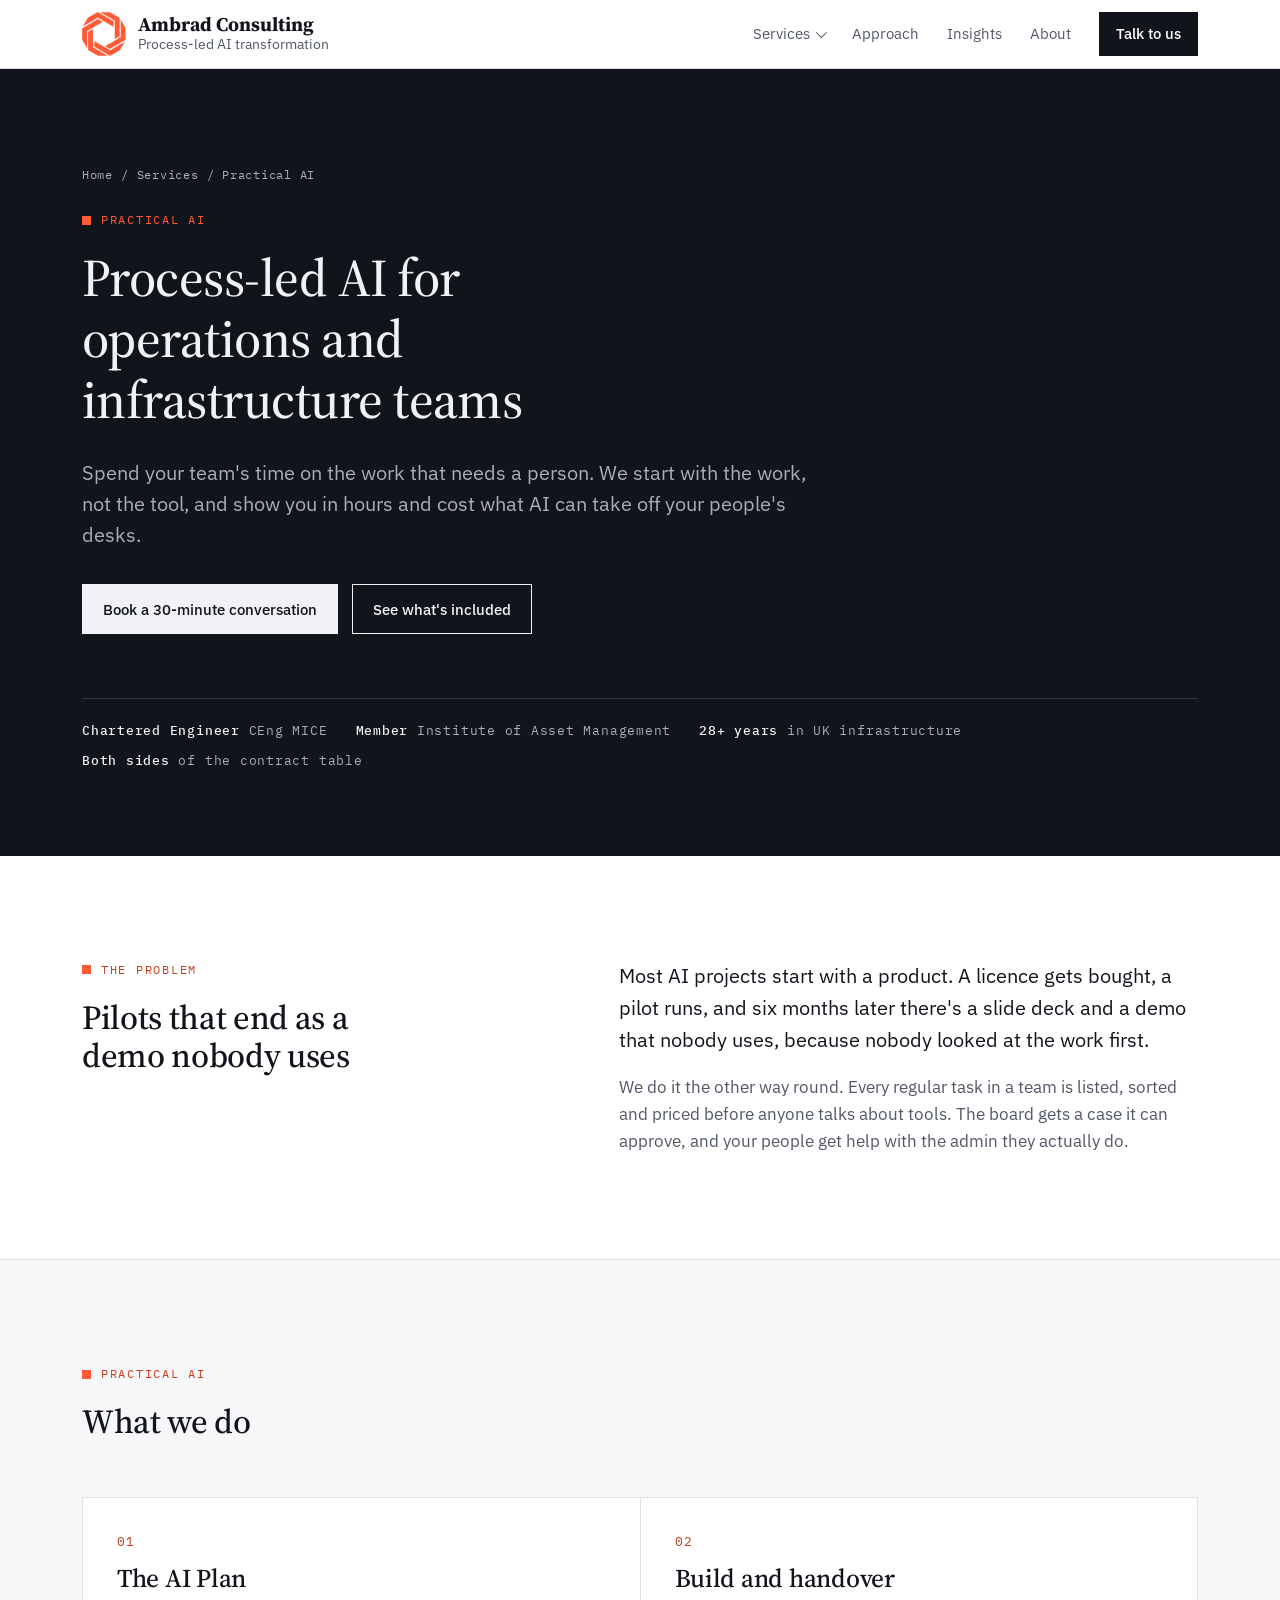
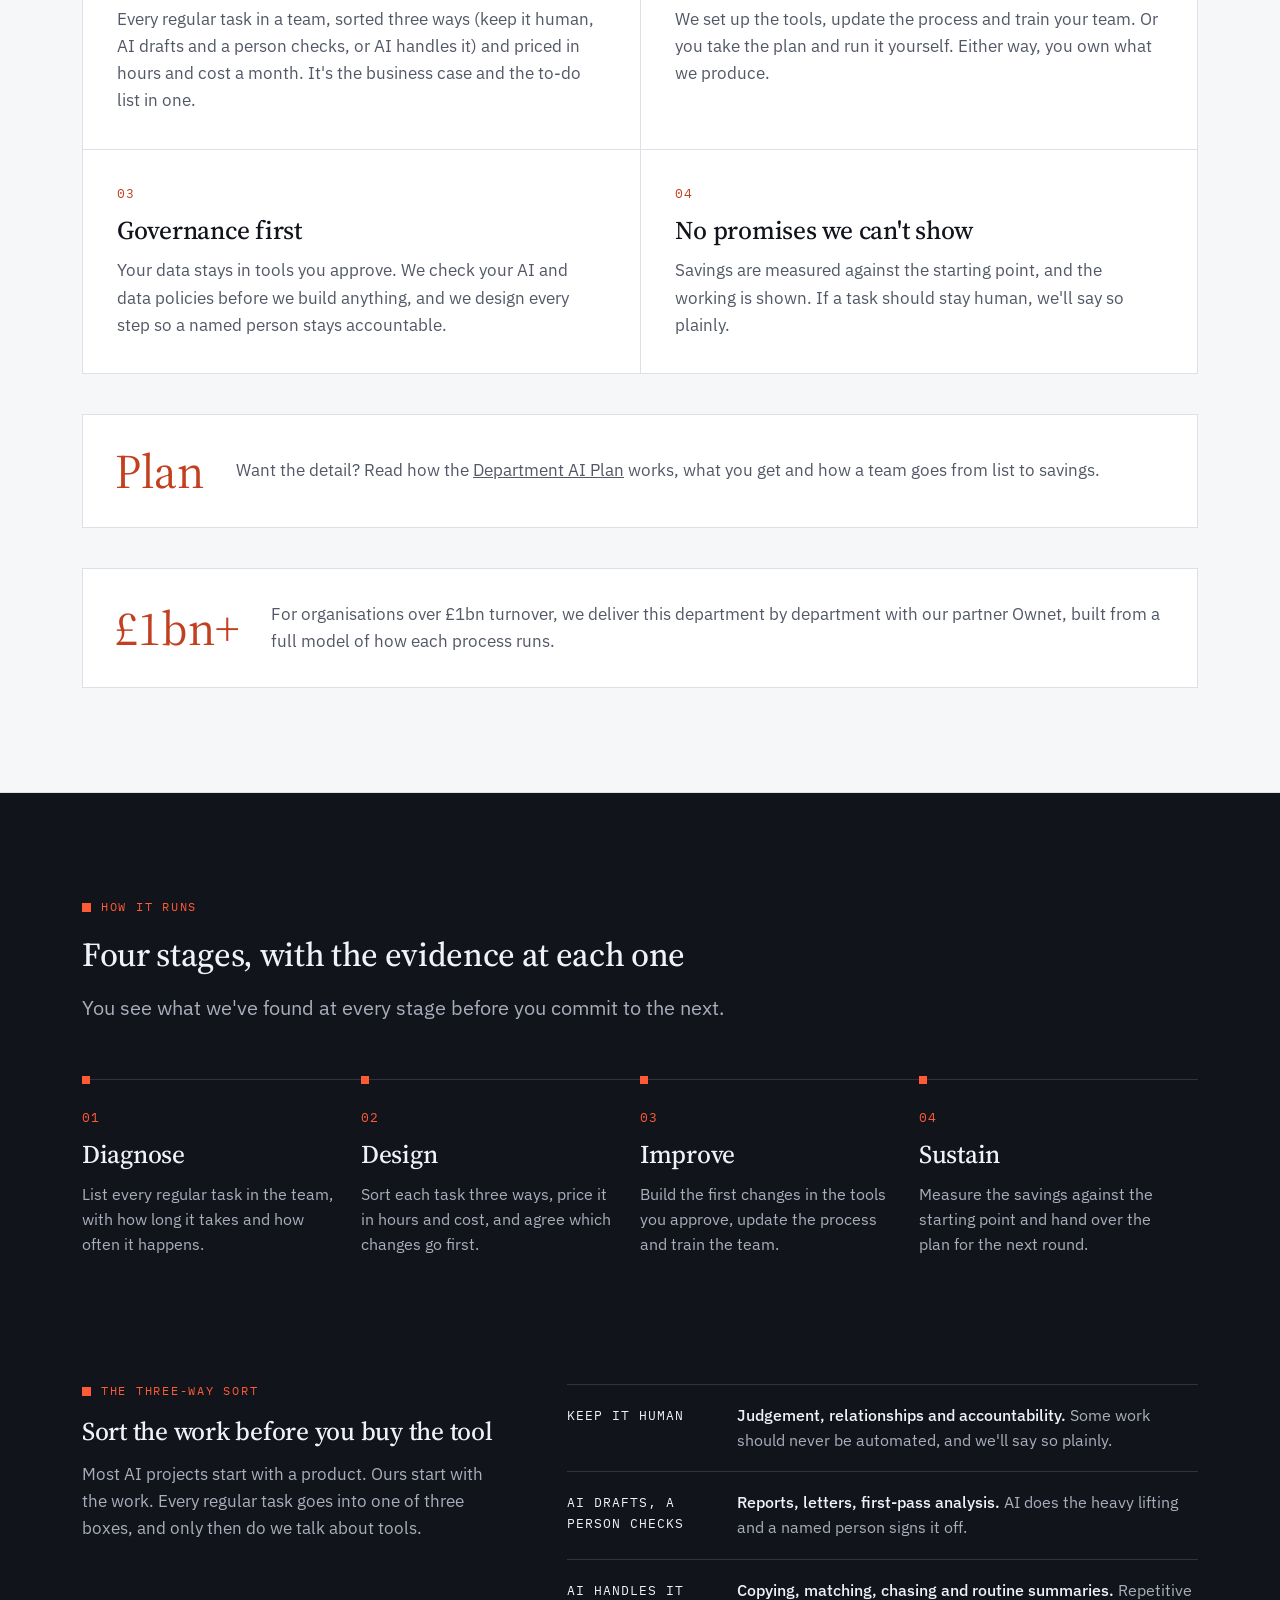
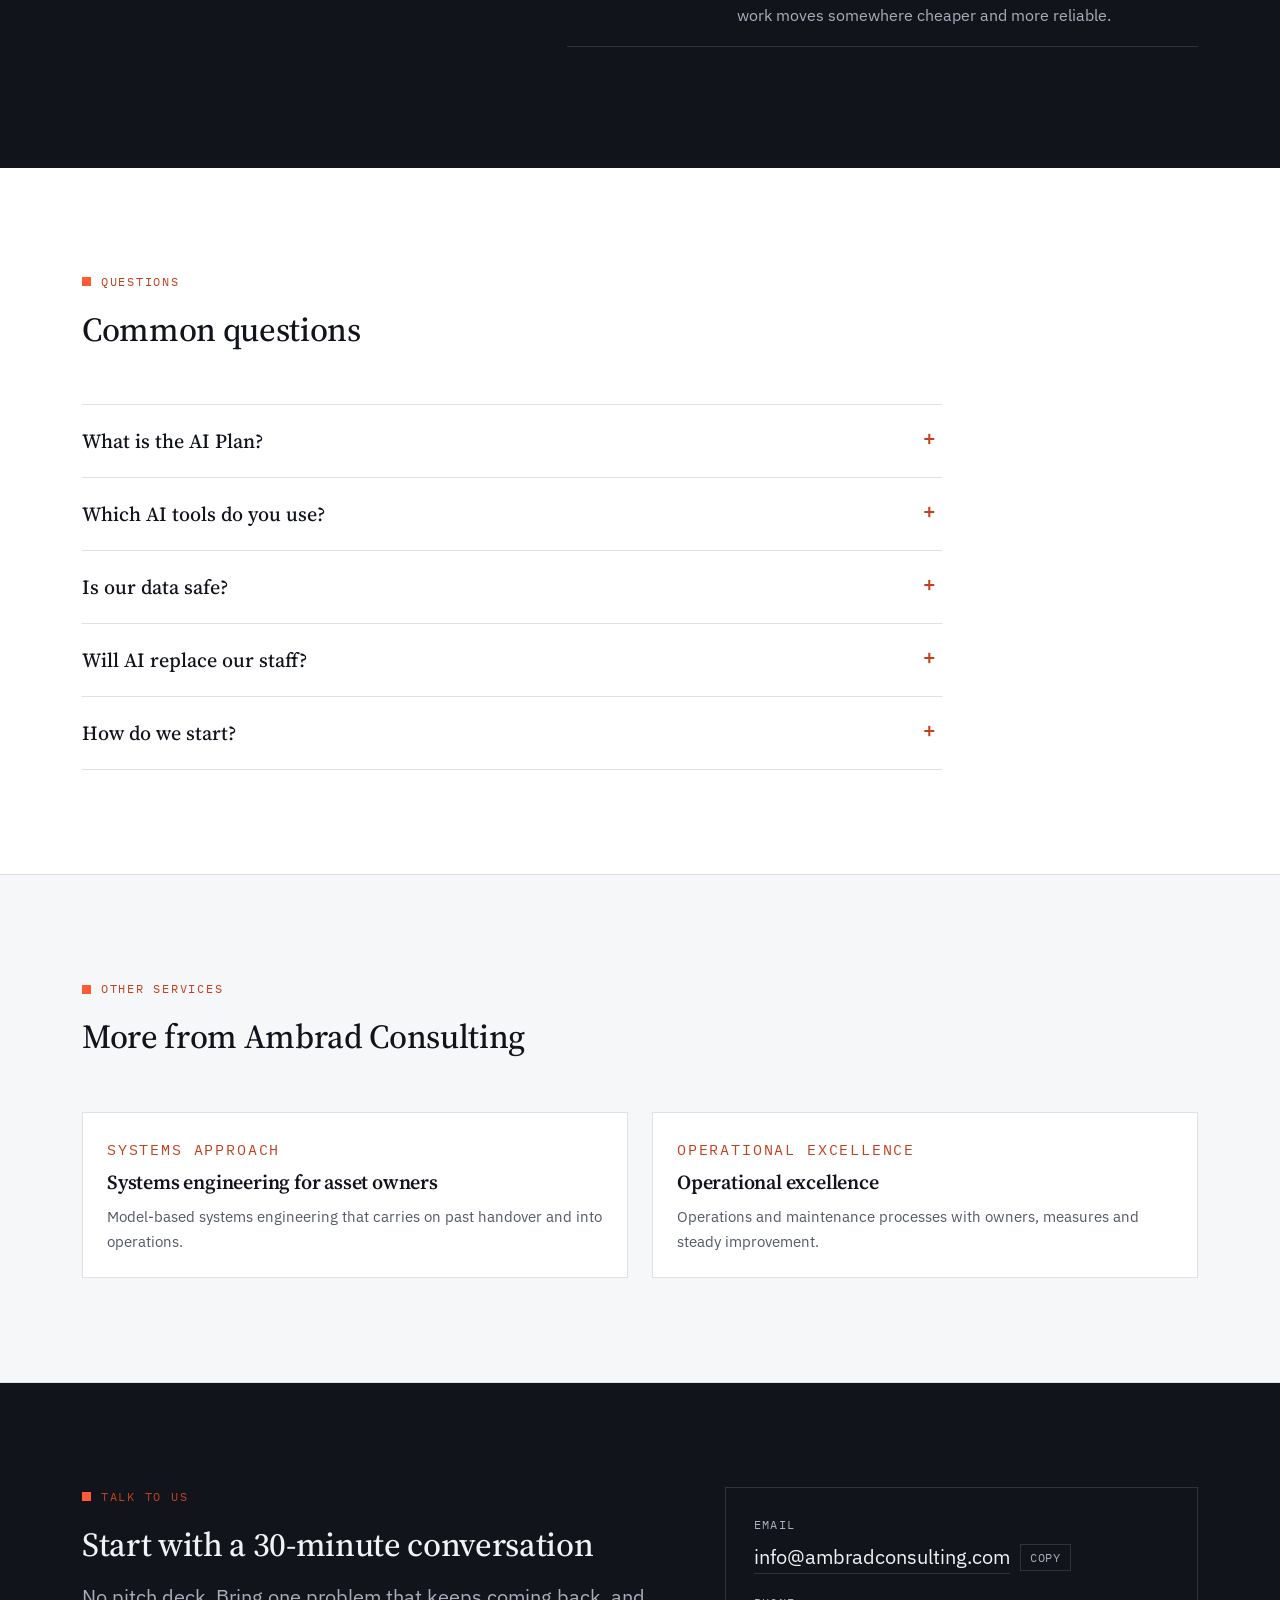
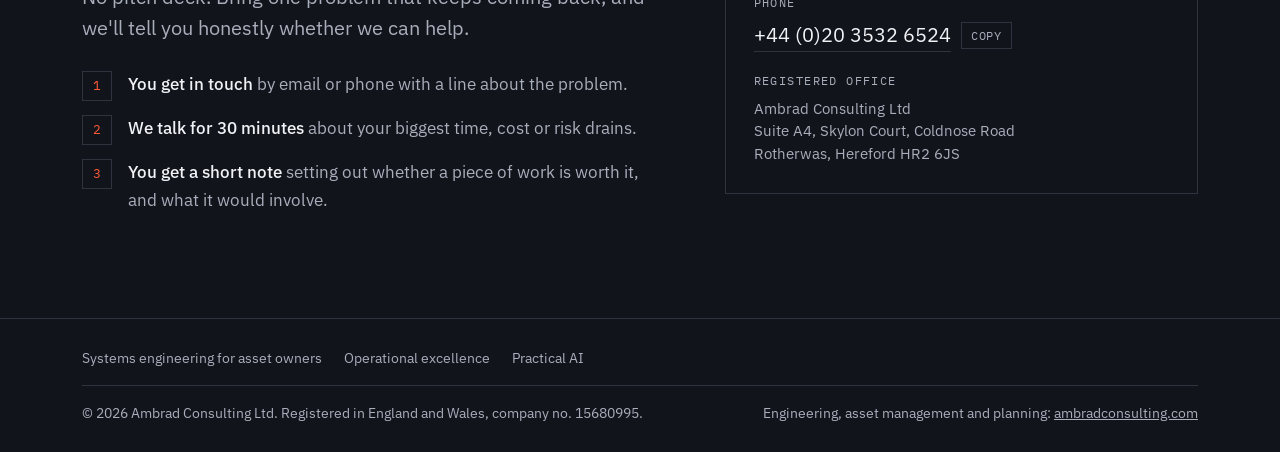
==== commit 1ad881ca: "Focus .uk on digital and AI transformation Three practices (systems engineering, operational excelle" ====
--- a/ai-consultancy.html
+++ b/ai-consultancy.html
@@ -27,7 +27,7 @@
     <a class="brand" href="index.html" aria-label="Ambrad Consulting, home"><img class="brand-mark" src="assets/ambrad-mark.png" width="40" height="40" alt=""><span><span class="brand-name">Ambrad Consulting</span><span class="brand-sub">Process-led AI transformation</span></span></a>
     
     <nav class="nav" aria-label="Main">
-      <details class="dd"><summary>Services</summary><div class="dd-panel"><a href="systems-engineering.html">Systems engineering</a><a href="operational-excellence.html">Operational excellence</a><a href="ai-consultancy.html" aria-current="page">Practical AI</a><a href="asset-management.html">Asset management and contracts</a></div></details>
+      <details class="dd"><summary>Services</summary><div class="dd-panel"><a href="systems-engineering.html">Systems engineering</a><a href="operational-excellence.html">Operational excellence</a><a href="ai-consultancy.html" aria-current="page">Practical AI</a></div></details>
       <a href="index.html#approach">Approach</a>
       <a href="index.html#insights">Insights</a>
       <a href="index.html#about">About</a>
@@ -37,7 +37,7 @@
       <summary>Menu</summary>
       <div class="menu-panel">
         <span class="menu-label">Services</span>
-        <a class="sub" href="systems-engineering.html">Systems engineering</a><a class="sub" href="operational-excellence.html">Operational excellence</a><a class="sub" href="ai-consultancy.html">Practical AI</a><a class="sub" href="asset-management.html">Asset management and contracts</a>
+        <a class="sub" href="systems-engineering.html">Systems engineering</a><a class="sub" href="operational-excellence.html">Operational excellence</a><a class="sub" href="ai-consultancy.html">Practical AI</a>
         <a href="index.html#approach">Approach</a>
         <a href="index.html#insights">Insights</a>
         <a href="index.html#about">About</a>
@@ -122,7 +122,7 @@
         <p class="eyebrow">Other services</p>
         <h2 id="rel-title">More from Ambrad Consulting</h2>
       </div>
-      <div class="related"><a class="rel" href="systems-engineering.html"><p class="svc-tag">Systems approach</p><h3>Systems engineering for asset owners</h3><p>Model-based systems engineering that carries on past handover and into operations.</p></a><a class="rel" href="operational-excellence.html"><p class="svc-tag">Operational excellence</p><h3>Operational excellence</h3><p>Operations and maintenance processes with owners, measures and steady improvement.</p></a><a class="rel" href="asset-management.html"><p class="svc-tag">Asset management and contracts</p><h3>Asset management and contracts</h3><p>The Client&#x27;s-Eye Review: deductions, handback and asset management maturity, in pounds.</p></a></div>
+      <div class="related"><a class="rel" href="systems-engineering.html"><p class="svc-tag">Systems approach</p><h3>Systems engineering for asset owners</h3><p>Model-based systems engineering that carries on past handover and into operations.</p></a><a class="rel" href="operational-excellence.html"><p class="svc-tag">Operational excellence</p><h3>Operational excellence</h3><p>Operations and maintenance processes with owners, measures and steady improvement.</p></a></div>
     </div>
   </section>
 
@@ -158,9 +158,9 @@
 
 <footer class="site-footer">
   <div class="wrap">
-    <nav class="foot-nav" aria-label="Services"><a href="systems-engineering.html">Systems engineering for asset owners</a><a href="operational-excellence.html">Operational excellence</a><a href="ai-consultancy.html">Practical AI</a><a href="asset-management.html">Asset management and contracts</a></nav>
+    <nav class="foot-nav" aria-label="Services"><a href="systems-engineering.html">Systems engineering for asset owners</a><a href="operational-excellence.html">Operational excellence</a><a href="ai-consultancy.html">Practical AI</a></nav>
     <span>© <span id="yr">2026</span> Ambrad Consulting Ltd. Registered in England and Wales, company no. 15680995.</span>
-    <span>Flood risk and planning: <a href="https://www.ambradconsulting.com/">ambradconsulting.com</a></span>
+    <span>Engineering, asset management and planning: <a href="https://www.ambradconsulting.com/">ambradconsulting.com</a></span>
   </div>
 </footer>
 
--- a/assets/site.css
+++ b/assets/site.css
@@ -235,6 +235,7 @@
 .menu-panel .menu-label{font-family:var(--font-mono);font-size:0.72rem;letter-spacing:0.12em;text-transform:uppercase;color:var(--muted);padding:10px 12px 4px}
 .menu-panel .sub{padding-left:24px}
 .menu-panel{max-height:calc(100vh - 100px);overflow:auto}
+.svc-grid .svc:last-child:nth-child(odd){grid-column:1/-1}
 .svc .more{margin-top:auto;font-weight:500;font-size:0.95rem;color:var(--coral-text);text-decoration:none;display:inline-flex;gap:8px;align-items:center}
 .svc .more:hover{text-decoration:underline}
 .also{margin-top:clamp(20px,3vw,28px);display:grid;grid-template-columns:auto minmax(0,1fr) auto;gap:16px 28px;align-items:center;padding:22px clamp(20px,3vw,32px);border:1px solid var(--line);border-left:3px solid #0E7C86;background:var(--bg)}
